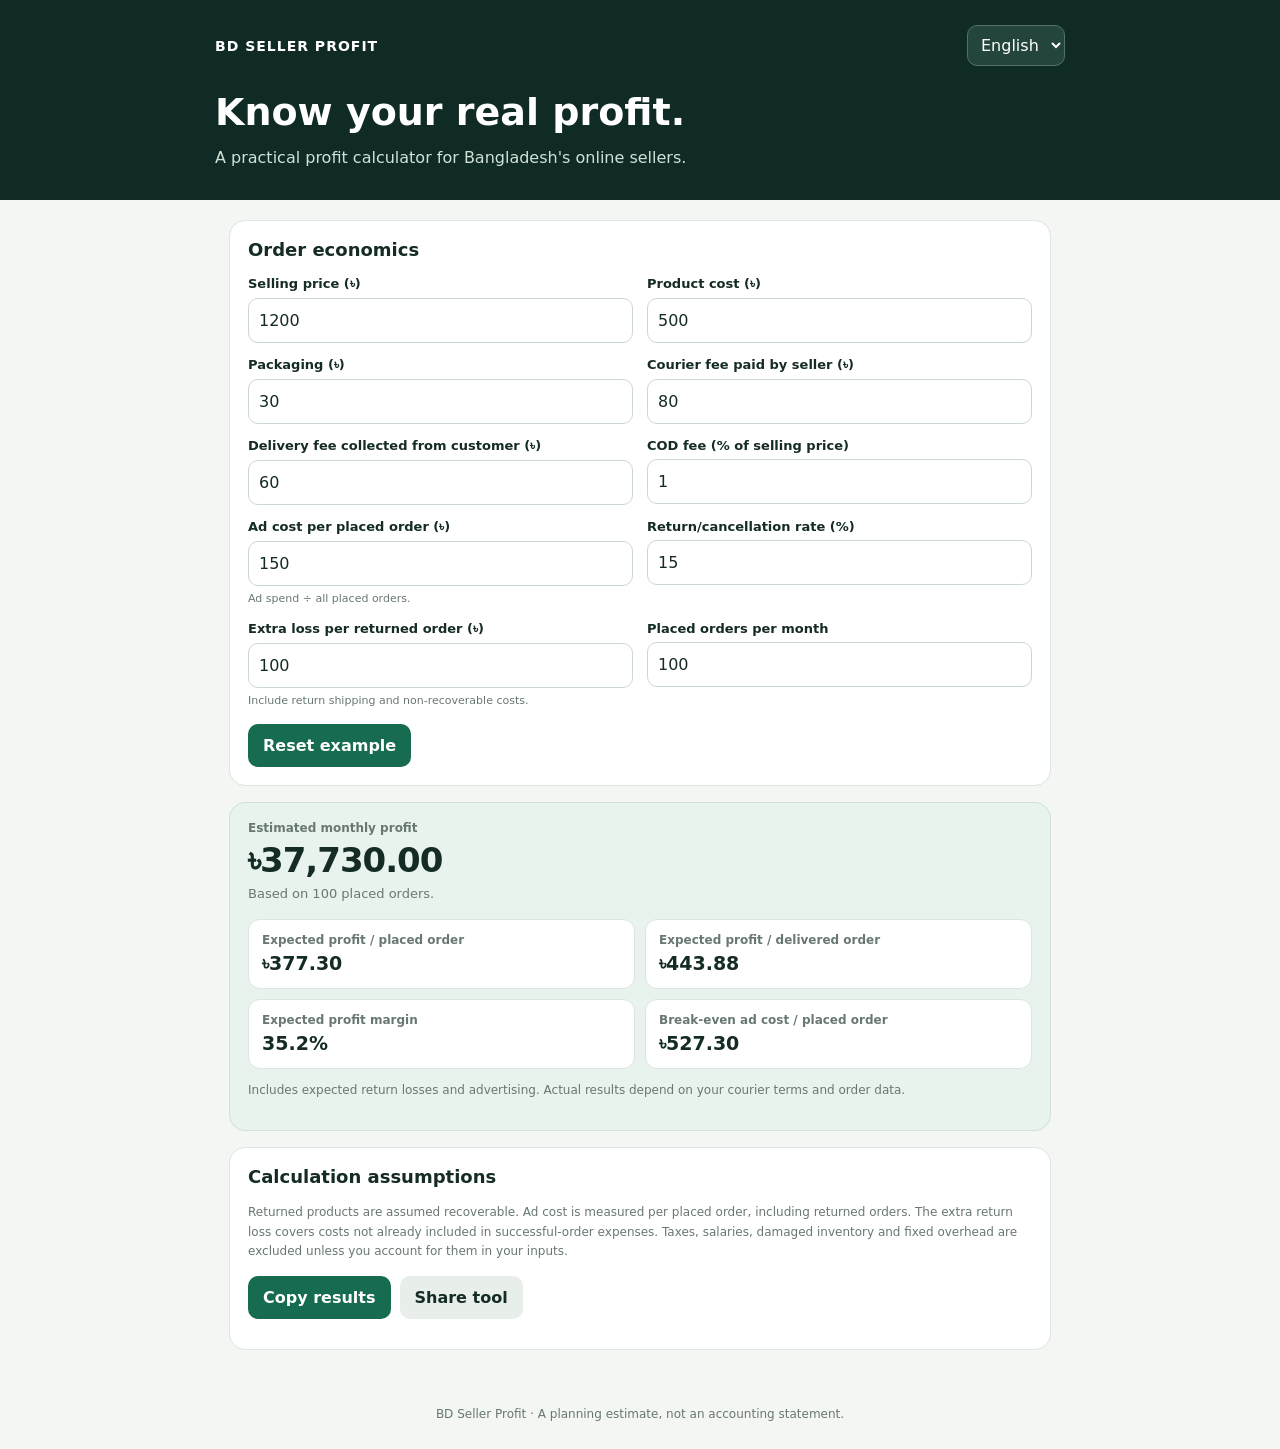
==== index.html @ b7a60a21 "Update  index.html" ====
<!DOCTYPE html>
<html lang="en">
<head>
<meta charset="UTF-8">
<meta name="viewport" content="width=device-width, initial-scale=1">
<meta name="theme-color" content="#102b25">
<title>BD Seller Profit | E-commerce Calculator</title>
<meta name="description" content="Calculate real e-commerce profit in Bangladesh, including COD fees, delivery, advertising and returns.">
<style>
:root {
  --bg:#f3f6f3; --card:#fff; --ink:#152b25;
  --muted:#687870; --green:#176b50; --line:#dce5df;
  --soft:#e7f3ec; --red:#b52c35;
}
* { box-sizing:border-box; }
body {
  margin:0; background:var(--bg); color:var(--ink);
  font-family:system-ui,-apple-system,sans-serif;
}
header {
  background:#102b25; color:white; padding:25px 18px 30px;
}
.wrap { max-width:850px; margin:auto; }
.top { display:flex; justify-content:space-between; gap:12px; align-items:center; }
.brand { font-size:14px; font-weight:800; letter-spacing:1px; }
select,button,input { font:inherit; }
header select {
  background:#24453b; color:white; border:1px solid #547267;
  padding:9px; border-radius:10px;
}
h1 { font-size:clamp(26px,6vw,38px); line-height:1.15; margin:25px 0 10px; }
header p { color:#d0e2d8; line-height:1.6; margin:0; }
main { padding:20px 14px 36px; }
.card {
  background:var(--card); border:1px solid var(--line);
  border-radius:16px; padding:18px; margin-bottom:16px;
}
h2 { font-size:18px; margin:0 0 16px; }
.grid { display:grid; grid-template-columns:1fr 1fr; gap:14px; }
.field { min-width:0; }
label { display:block; font-size:13px; font-weight:650; margin-bottom:6px; }
input {
  width:100%; min-width:0; padding:12px 10px;
  border:1px solid #cbd8d0; border-radius:10px;
  background:#fff; color:var(--ink);
}
input:focus,select:focus { outline:2px solid #70b99a; outline-offset:1px; }
.hint { font-size:11px; color:var(--muted); margin-top:5px; line-height:1.45; }
.results { background:var(--soft); border:1px solid #cce3d5; }
.eyebrow { font-size:12px; color:var(--muted); font-weight:650; }
.big { font-size:34px; font-weight:800; letter-spacing:-1px; margin:5px 0; overflow-wrap:anywhere; }
.sub { font-size:13px; color:var(--muted); }
.metrics { display:grid; grid-template-columns:1fr 1fr; gap:10px; margin-top:18px; }
.metric { background:#fff; border:1px solid var(--line); border-radius:12px; padding:13px; min-width:0; }
.metric strong { display:block; font-size:19px; margin-top:5px; overflow-wrap:anywhere; }
.negative { color:var(--red)!important; }
.positive { color:var(--green)!important; }
.note { font-size:12px; color:var(--muted); line-height:1.6; }
button {
  border:0; border-radius:10px; padding:12px 15px;
  background:var(--green); color:#fff; font-weight:700; cursor:pointer;
}
.actions { display:flex; flex-wrap:wrap; gap:9px; margin-top:15px; }
.secondary { background:#e8eee9; color:var(--ink); }
footer { text-align:center; padding:5px 14px 28px; color:var(--muted); font-size:12px; }
@media(max-width:420px) {
  .grid { gap:11px; }
  .card { padding:14px; }
  .big { font-size:29px; }
  .metric { padding:10px; }
  .metric strong { font-size:17px; }
}
</style>
</head>
<body>
<header>
  <div class="wrap">
    <div class="top">
      <div class="brand">BD SELLER PROFIT</div>
      <select id="language" aria-label="Language">
        <option value="en">English</option>
        <option value="bn">বাংলা</option>
      </select>
    </div>
    <h1 data-i="title">Know your real profit.</h1>
    <p data-i="subtitle">A practical profit calculator for Bangladesh's online sellers.</p>
  </div>
</header>

<main class="wrap">
  <section class="card">
    <h2 data-i="inputs">Order economics</h2>
    <div class="grid">
      <div class="field">
        <label for="price" data-i="price">Selling price (৳)</label>
        <input id="price" type="number" min="0" step="any" value="1200">
      </div>
      <div class="field">
        <label for="cost" data-i="cost">Product cost (৳)</label>
        <input id="cost" type="number" min="0" step="any" value="500">
      </div>
      <div class="field">
        <label for="pack" data-i="pack">Packaging (৳)</label>
        <input id="pack" type="number" min="0" step="any" value="30">
      </div>
      <div class="field">
        <label for="delivery" data-i="delivery">Courier fee paid by seller (৳)</label>
        <input id="delivery" type="number" min="0" step="any" value="80">
      </div>
      <div class="field">
        <label for="shipcharge" data-i="shipcharge">Delivery fee collected from customer (৳)</label>
        <input id="shipcharge" type="number" min="0" step="any" value="60">
      </div>
      <div class="field">
        <label for="cod" data-i="cod">COD fee (% of selling price)</label>
        <input id="cod" type="number" min="0" max="100" step="any" value="1">
      </div>
      <div class="field">
        <label for="ads" data-i="ads">Ad cost per placed order (৳)</label>
        <input id="ads" type="number" min="0" step="any" value="150">
        <div class="hint" data-i="adsHint">Ad spend ÷ all placed orders.</div>
      </div>
      <div class="field">
        <label for="returns" data-i="returns">Return/cancellation rate (%)</label>
        <input id="returns" type="number" min="0" max="100" step="any" value="15">
      </div>
      <div class="field">
        <label for="returncost" data-i="returncost">Extra loss per returned order (৳)</label>
        <input id="returncost" type="number" min="0" step="any" value="100">
        <div class="hint" data-i="returnHint">Include return shipping and non-recoverable costs.</div>
      </div>
      <div class="field">
        <label for="orders" data-i="orders">Placed orders per month</label>
        <input id="orders" type="number" min="0" step="1" value="100">
      </div>
    </div>
    <div class="actions">
      <button id="reset" type="button" data-i="reset">Reset example</button>
    </div>
  </section>

  <section class="card results" aria-live="polite">
    <div class="eyebrow" data-i="monthly">Estimated monthly profit</div>
    <div class="big" id="monthlyProfit">৳37,730</div>
    <div class="sub" id="monthlySub">Based on 100 placed orders.</div>
    <div class="metrics">
      <div class="metric">
        <div class="eyebrow" data-i="perPlaced">Expected profit / placed order</div>
        <strong id="perPlaced">৳377.30</strong>
      </div>
      <div class="metric">
        <div class="eyebrow" data-i="perDelivered">Expected profit / delivered order</div>
        <strong id="perDelivered">৳443.88</strong>
      </div>
      <div class="metric">
        <div class="eyebrow" data-i="margin">Expected profit margin</div>
        <strong id="margin">35.2%</strong>
      </div>
      <div class="metric">
        <div class="eyebrow" data-i="breakEven">Break-even ad cost / placed order</div>
        <strong id="breakEven">৳527.30</strong>
      </div>
    </div>
    <p class="note" id="explanation"></p>
  </section>

  <section class="card">
    <h2 data-i="assumptions">Calculation assumptions</h2>
    <p class="note" data-i="assumptionText">
      Returned products are assumed recoverable. Ad cost is measured per placed
      order, including returned orders. The extra return loss covers costs not
      already included in successful-order expenses. Taxes, salaries, damaged
      inventory and fixed overhead are excluded unless you account for them
      in your inputs.
    </p>
    <div class="actions">
      <button id="copy" type="button" data-i="copy">Copy results</button>
      <button id="share" type="button" class="secondary" data-i="share">Share tool</button>
    </div>
    <p id="message" class="note" role="status"></p>
  </section>
</main>
<footer>BD Seller Profit · <span data-i="footer">A planning estimate, not an accounting statement.</span></footer>

<script>
const $ = id => document.getElementById(id);

const defaults = {
  price:1200, cost:500, pack:30, delivery:80, shipcharge:60,
  cod:1, ads:150, returns:15, returncost:100, orders:100
};

const text = {
en:{
 title:"Know your real profit.",
 subtitle:"A practical profit calculator for Bangladesh's online sellers.",
 inputs:"Order economics", price:"Selling price (৳)", cost:"Product cost (৳)",
 pack:"Packaging (৳)", delivery:"Courier fee paid by seller (৳)",
 shipcharge:"Delivery fee collected from customer (৳)",
 cod:"COD fee (% of selling price)", ads:"Ad cost per placed order (৳)",
 adsHint:"Ad spend ÷ all placed orders.", returns:"Return/cancellation rate (%)",
 returncost:"Extra loss per returned order (৳)",
 returnHint:"Include return shipping and non-recoverable costs.",
 orders:"Placed orders per month", reset:"Reset example",
 monthly:"Estimated monthly profit", perPlaced:"Expected profit / placed order",
 perDelivered:"Expected profit / delivered order", margin:"Expected profit margin",
 breakEven:"Break-even ad cost / placed order", assumptions:"Calculation assumptions",
 assumptionText:"Returned products are assumed recoverable. Ad cost is measured per placed order, including returned orders. Extra return loss covers costs not already included in successful-order expenses. Taxes, salaries, damaged inventory and fixed overhead are excluded unless included in your inputs.",
 copy:"Copy results", share:"Share tool",
 footer:"A planning estimate, not an accounting statement.",
 monthlySub:"Based on {n} placed orders.", invalid:"Please enter valid non-negative values. Rates must not exceed 100%.",
 zero:"No successful deliveries are expected at a 100% return rate.",
 copied:"Results copied.", copyFail:"Could not copy automatically. Please copy the figures manually.",
 shared:"Share this link with a seller.", explanation:"Includes expected return losses and advertising. Actual results depend on your courier terms and order data."
},
bn:{
 title:"আপনার প্রকৃত লাভ জানুন।",
 subtitle:"বাংলাদেশের অনলাইন বিক্রেতাদের জন্য সহজ প্রফিট ক্যালকুলেটর।",
 inputs:"অর্ডারের হিসাব", price:"বিক্রয়মূল্য (৳)", cost:"পণ্যের ক্রয়মূল্য (৳)",
 pack:"প্যাকেজিং খরচ (৳)", delivery:"বিক্রেতার দেওয়া কুরিয়ার খরচ (৳)",
 shipcharge:"ক্রেতার কাছ থেকে নেওয়া ডেলিভারি চার্জ (৳)",
 cod:"COD ফি (বিক্রয়মূল্যের %)", ads:"প্রতি অর্ডারে বিজ্ঞাপন খরচ (৳)",
 adsHint:"মোট বিজ্ঞাপন খরচ ÷ মোট প্লেসড অর্ডার।",
 returns:"রিটার্ন/বাতিলের হার (%)",
 returncost:"প্রতি রিটার্নে অতিরিক্ত ক্ষতি (৳)",
 returnHint:"রিটার্ন ডেলিভারি ও ফেরত না-পাওয়া খরচ যোগ করুন।",
 orders:"প্রতি মাসে প্লেসড অর্ডার", reset:"উদাহরণ রিসেট করুন",
 monthly:"আনুমানিক মাসিক লাভ", perPlaced:"প্রতি প্লেসড অর্ডারে প্রত্যাশিত লাভ",
 perDelivered:"প্রতি ডেলিভারিতে প্রত্যাশিত লাভ", margin:"প্রত্যাশিত লাভের হার",
 breakEven:"প্রতি অর্ডারে সর্বোচ্চ ব্রেক-ইভেন বিজ্ঞাপন খরচ",
 assumptions:"হিসাবের শর্ত", 
 assumptionText:"ধরা হয়েছে রিটার্ন হওয়া পণ্য পুনরায় বিক্রি করা যাবে। বিজ্ঞাপন খরচ সব প্লেসড অর্ডারের হিসাবে ধরা হয়েছে। অতিরিক্ত রিটার্ন ক্ষতিতে সফল অর্ডারের খরচে আগে ধরা হয়নি এমন খরচ অন্তর্ভুক্ত করুন। ইনপুটে যোগ না করলে কর, বেতন, নষ্ট পণ্য ও স্থায়ী খরচ ধরা হয়নি।",
 copy:"হিসাব কপি করুন", share:"টুল শেয়ার করুন",
 footer:"এটি পরিকল্পনার আনুমানিক হিসাব, হিসাবরক্ষণ বিবরণী নয়।",
 monthlySub:"{n}টি প্লেসড অর্ডারের ভিত্তিতে।",
 invalid:"সঠিক শূন্য বা তার বেশি মান দিন। হার ১০০%-এর বেশি হতে পারবে না।",
 zero:"রিটার্নের হার ১০০% হলে সফল ডেলিভারি প্রত্যাশিত নয়।",
 copied:"হিসাব কপি হয়েছে।", copyFail:"স্বয়ংক্রিয় কপি হয়নি। ফলাফল হাতে কপি করুন।",
 shared:"এই লিংকটি বিক্রেতার সঙ্গে শেয়ার করুন।",
 explanation:"রিটার্নের সম্ভাব্য ক্ষতি ও বিজ্ঞাপন খরচ অন্তর্ভুক্ত। প্রকৃত ফল কুরিয়ারের শর্ত ও অর্ডারের তথ্যের ওপর নির্ভর করে।"
}
};

let lang = "en";
const ids = Object.keys(defaults);
const money = n => "৳" + n.toLocaleString(lang==="bn"?"bn-BD":"en-BD",{
  minimumFractionDigits:2,maximumFractionDigits:2
});
function num(id){ return Number($(id).value); }

function calculate(){
  const v = {};
  ids.forEach(id => v[id] = num(id));
  const ratesValid = v.cod <= 100 && v.returns <= 100;
  const valid = ids.every(id => Number.isFinite(v[id]) && v[id]>=0)
    && ratesValid && Number.isInteger(v.orders);
  const msg = $("message");
  msg.textContent = "";
  if(!valid){
    $("monthlyProfit").textContent = "—";
    $("perPlaced").textContent = "—";
    $("perDelivered").textContent = "—";
    $("margin").textContent = "—";
    $("breakEven").textContent = "—";
    msg.textContent = text[lang].invalid;
    return;
  }

  const success = 1 - v.returns/100;
  const codFee = v.price*v.cod/100;
  const revenue = v.price + v.shipcharge;
  const successfulMargin = revenue-v.cost-v.pack-v.delivery-codFee;
  const breakEvenAds = success*successfulMargin
    -(1-success)*v.returncost;
  const perOrder = breakEvenAds-v.ads;
  const perDelivered = success>0 ? perOrder/success : null;
  const monthly = perOrder*v.orders;
  const expectedRevenue = success*revenue;
  const margin = expectedRevenue>0 ? perOrder/expectedRevenue*100 : null;

  $("monthlyProfit").textContent = money(monthly);
  $("perPlaced").textContent = money(perOrder);
  $("perDelivered").textContent = perDelivered===null ? "—" : money(perDelivered);
  $("margin").textContent = margin===null ? "—" :
    margin.toLocaleString(lang==="bn"?"bn-BD":"en-BD",{maximumFractionDigits:1})+"%";
  $("breakEven").textContent = money(breakEvenAds);
  $("monthlySub").textContent = text[lang].monthlySub.replace(
    "{n}",v.orders.toLocaleString(lang==="bn"?"bn-BD":"en-BD")
  );
  $("explanation").textContent = text[lang].explanation;
  ["monthlyProfit","perPlaced","perDelivered","margin","breakEven"].forEach(id=>{
    $(id).classList.toggle("negative",
      $(id).textContent.startsWith("-") || (id==="margin" && margin!==null && margin<0)
    );
  });
  if(success===0) msg.textContent = text[lang].zero;
}

function setLanguage(value){
  lang=value;
  document.documentElement.lang=value==="bn"?"bn":"en";
  document.querySelectorAll("[data-i]").forEach(el=>{
    const key=el.dataset.i;
    if(text[lang][key]) el.textContent=text[lang][key];
  });
  calculate();
}

ids.forEach(id=>$(id).addEventListener("input",calculate));
$("language").addEventListener("change",e=>setLanguage(e.target.value));
$("reset").addEventListener("click",()=>{
  ids.forEach(id=>$(id).value=defaults[id]);
  calculate();
});
$("copy").addEventListener("click",async()=>{
  const result=[
    $("monthlyProfit").textContent,
    $("perPlaced").textContent,
    $("perDelivered").textContent,
    $("margin").textContent,
    $("breakEven").textContent
  ].join("\n");
  try{
    await navigator.clipboard.writeText(result);
    $("message").textContent=text[lang].copied;
  }catch(e){
    $("message").textContent=text[lang].copyFail+"\n"+result;
  }
});
$("share").addEventListener("click",async()=>{
  try{
    if(navigator.share) await navigator.share({title:document.title,url:location.href});
    else {
      await navigator.clipboard.writeText(location.href);
      $("message").textContent=text[lang].copied;
    }
  }catch(e){
    if(e.name!=="AbortError") $("message").textContent=text[lang].shared;
  }
});
calculate();
</script>
</body>
</html>
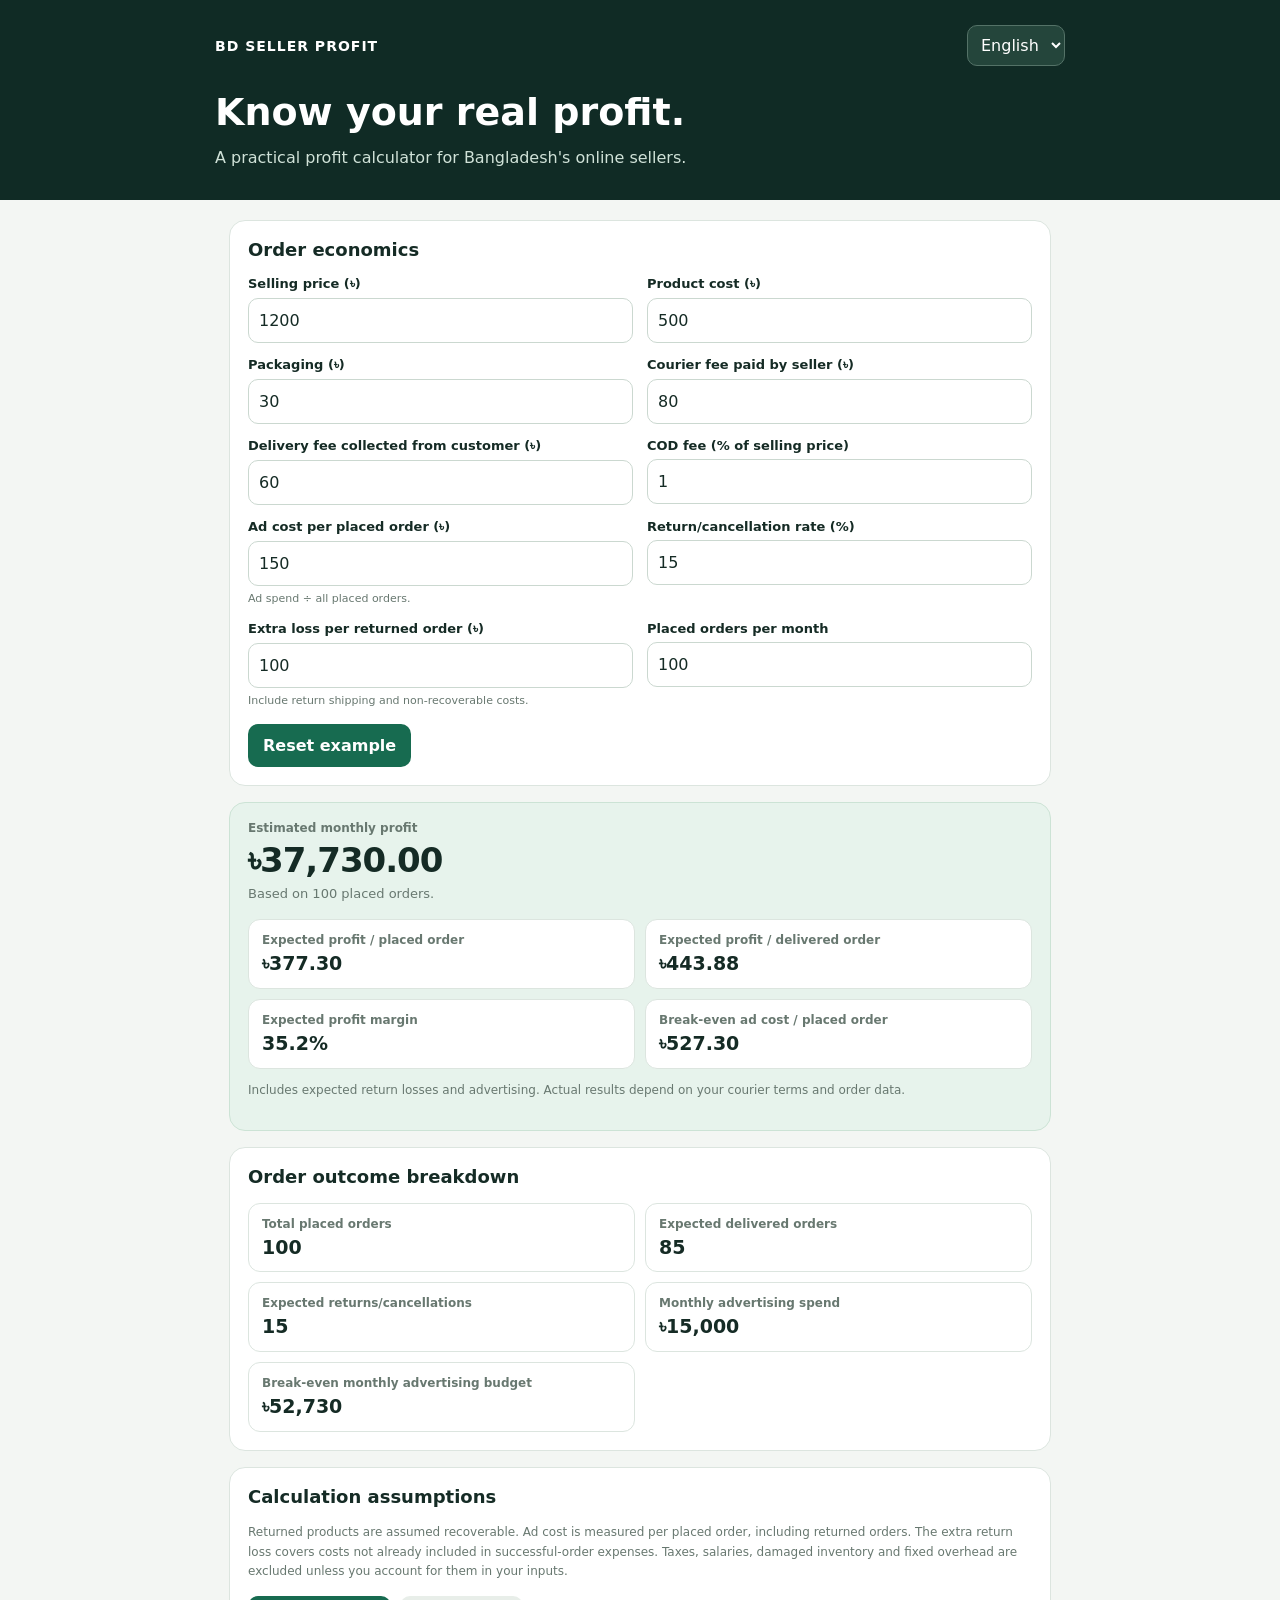
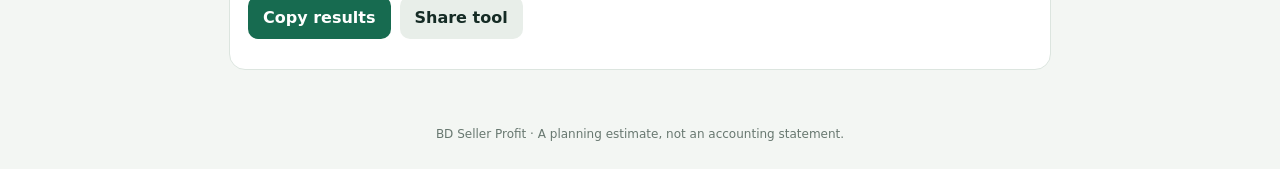
==== commit 3bae0022: "Add order outcome breakdown section (EN/BN)" ====
--- a/index.html
+++ b/index.html
@@ -54,6 +54,7 @@
 .metrics { display:grid; grid-template-columns:1fr 1fr; gap:10px; margin-top:18px; }
 .metric { background:#fff; border:1px solid var(--line); border-radius:12px; padding:13px; min-width:0; }
 .metric strong { display:block; font-size:19px; margin-top:5px; overflow-wrap:anywhere; }
+.outcome { margin-top:0; }
 .negative { color:var(--red)!important; }
 .positive { color:var(--green)!important; }
 .note { font-size:12px; color:var(--muted); line-height:1.6; }
@@ -163,6 +164,32 @@
       </div>
     </div>
     <p class="note" id="explanation"></p>
+  </section>
+
+  <section class="card">
+    <h2 data-i="outcome">Order outcome breakdown</h2>
+    <div class="metrics outcome">
+      <div class="metric">
+        <div class="eyebrow" data-i="placedOrders">Total placed orders</div>
+        <strong id="placedOrders">100</strong>
+      </div>
+      <div class="metric">
+        <div class="eyebrow" data-i="deliveredOrders">Expected delivered orders</div>
+        <strong id="deliveredOrders">85</strong>
+      </div>
+      <div class="metric">
+        <div class="eyebrow" data-i="returnedOrders">Expected returns/cancellations</div>
+        <strong id="returnedOrders">15</strong>
+      </div>
+      <div class="metric">
+        <div class="eyebrow" data-i="adSpend">Monthly advertising spend</div>
+        <strong id="adSpend">৳15,000</strong>
+      </div>
+      <div class="metric">
+        <div class="eyebrow" data-i="breakEvenBudget">Break-even monthly advertising budget</div>
+        <strong id="breakEvenBudget">৳52,730</strong>
+      </div>
+    </div>
   </section>
 
   <section class="card">
@@ -207,6 +234,9 @@
  perDelivered:"Expected profit / delivered order", margin:"Expected profit margin",
  breakEven:"Break-even ad cost / placed order", assumptions:"Calculation assumptions",
  assumptionText:"Returned products are assumed recoverable. Ad cost is measured per placed order, including returned orders. Extra return loss covers costs not already included in successful-order expenses. Taxes, salaries, damaged inventory and fixed overhead are excluded unless included in your inputs.",
+ outcome:"Order outcome breakdown", placedOrders:"Total placed orders",
+ deliveredOrders:"Expected delivered orders", returnedOrders:"Expected returns/cancellations",
+ adSpend:"Monthly advertising spend", breakEvenBudget:"Break-even monthly advertising budget",
  copy:"Copy results", share:"Share tool",
  footer:"A planning estimate, not an accounting statement.",
  monthlySub:"Based on {n} placed orders.", invalid:"Please enter valid non-negative values. Rates must not exceed 100%.",
@@ -231,6 +261,9 @@
  breakEven:"প্রতি অর্ডারে সর্বোচ্চ ব্রেক-ইভেন বিজ্ঞাপন খরচ",
  assumptions:"হিসাবের শর্ত", 
  assumptionText:"ধরা হয়েছে রিটার্ন হওয়া পণ্য পুনরায় বিক্রি করা যাবে। বিজ্ঞাপন খরচ সব প্লেসড অর্ডারের হিসাবে ধরা হয়েছে। অতিরিক্ত রিটার্ন ক্ষতিতে সফল অর্ডারের খরচে আগে ধরা হয়নি এমন খরচ অন্তর্ভুক্ত করুন। ইনপুটে যোগ না করলে কর, বেতন, নষ্ট পণ্য ও স্থায়ী খরচ ধরা হয়নি।",
+ outcome:"অর্ডারের ফলাফলের বিবরণ", placedOrders:"মোট প্লেসড অর্ডার",
+ deliveredOrders:"প্রত্যাশিত ডেলিভারি হওয়া অর্ডার", returnedOrders:"প্রত্যাশিত রিটার্ন/বাতিল",
+ adSpend:"মাসিক বিজ্ঞাপন খরচ", breakEvenBudget:"মাসিক ব্রেক-ইভেন বিজ্ঞাপন বাজেট",
  copy:"হিসাব কপি করুন", share:"টুল শেয়ার করুন",
  footer:"এটি পরিকল্পনার আনুমানিক হিসাব, হিসাবরক্ষণ বিবরণী নয়।",
  monthlySub:"{n}টি প্লেসড অর্ডারের ভিত্তিতে।",
@@ -247,6 +280,10 @@
 const money = n => "৳" + n.toLocaleString(lang==="bn"?"bn-BD":"en-BD",{
   minimumFractionDigits:2,maximumFractionDigits:2
 });
+const loc = () => lang==="bn"?"bn-BD":"en-BD";
+const count = n => n.toLocaleString(loc(),{maximumFractionDigits:1});
+const moneyWhole = n => "৳" + (Math.round(n)||0).toLocaleString(loc(),{maximumFractionDigits:0});
+const outcomeIds = ["placedOrders","deliveredOrders","returnedOrders","adSpend","breakEvenBudget"];
 function num(id){ return Number($(id).value); }
 
 function calculate(){
@@ -263,6 +300,7 @@
     $("perDelivered").textContent = "—";
     $("margin").textContent = "—";
     $("breakEven").textContent = "—";
+    outcomeIds.forEach(id => { $(id).textContent = "—"; $(id).classList.remove("negative"); });
     msg.textContent = text[lang].invalid;
     return;
   }
@@ -294,6 +332,12 @@
       $(id).textContent.startsWith("-") || (id==="margin" && margin!==null && margin<0)
     );
   });
+  $("placedOrders").textContent = count(v.orders);
+  $("deliveredOrders").textContent = count(v.orders*success);
+  $("returnedOrders").textContent = count(v.orders*v.returns/100);
+  $("adSpend").textContent = moneyWhole(v.ads*v.orders);
+  $("breakEvenBudget").textContent = moneyWhole(breakEvenAds*v.orders);
+  $("breakEvenBudget").classList.toggle("negative", breakEvenAds*v.orders < -0.5);
   if(success===0) msg.textContent = text[lang].zero;
 }
 
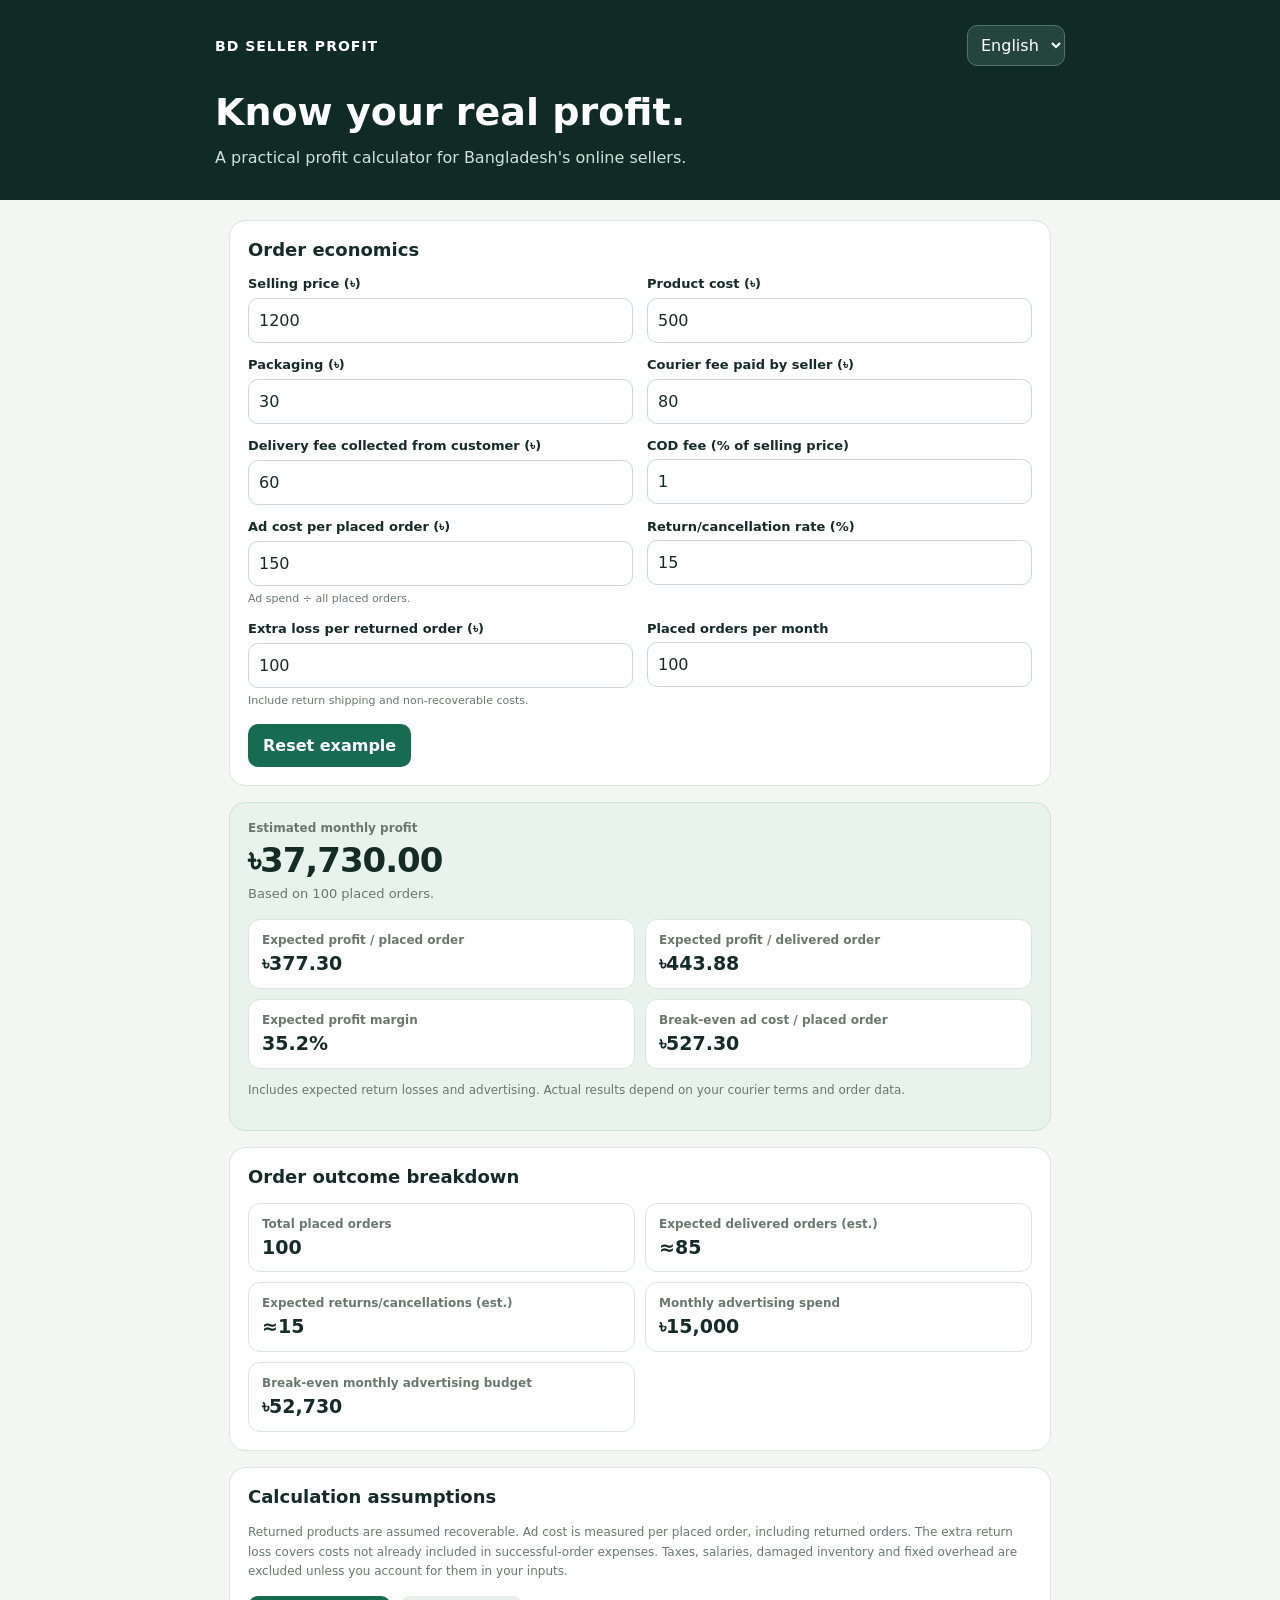
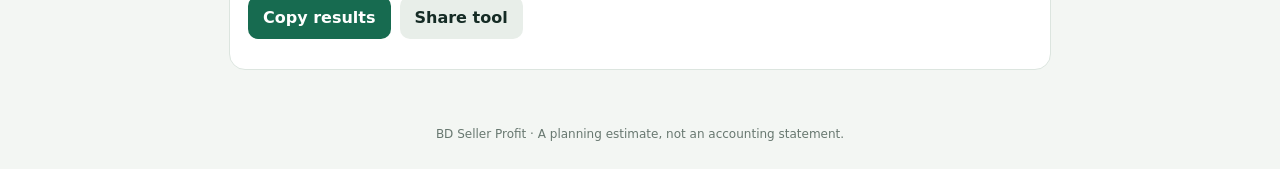
==== commit d60e7582: "Round expected order counts (est.), add breakdown to Copy results" ====
--- a/index.html
+++ b/index.html
@@ -174,12 +174,12 @@
         <strong id="placedOrders">100</strong>
       </div>
       <div class="metric">
-        <div class="eyebrow" data-i="deliveredOrders">Expected delivered orders</div>
-        <strong id="deliveredOrders">85</strong>
-      </div>
-      <div class="metric">
-        <div class="eyebrow" data-i="returnedOrders">Expected returns/cancellations</div>
-        <strong id="returnedOrders">15</strong>
+        <div class="eyebrow" data-i="deliveredOrders">Expected delivered orders (est.)</div>
+        <strong id="deliveredOrders">≈85</strong>
+      </div>
+      <div class="metric">
+        <div class="eyebrow" data-i="returnedOrders">Expected returns/cancellations (est.)</div>
+        <strong id="returnedOrders">≈15</strong>
       </div>
       <div class="metric">
         <div class="eyebrow" data-i="adSpend">Monthly advertising spend</div>
@@ -235,7 +235,7 @@
  breakEven:"Break-even ad cost / placed order", assumptions:"Calculation assumptions",
  assumptionText:"Returned products are assumed recoverable. Ad cost is measured per placed order, including returned orders. Extra return loss covers costs not already included in successful-order expenses. Taxes, salaries, damaged inventory and fixed overhead are excluded unless included in your inputs.",
  outcome:"Order outcome breakdown", placedOrders:"Total placed orders",
- deliveredOrders:"Expected delivered orders", returnedOrders:"Expected returns/cancellations",
+ deliveredOrders:"Expected delivered orders (est.)", returnedOrders:"Expected returns/cancellations (est.)",
  adSpend:"Monthly advertising spend", breakEvenBudget:"Break-even monthly advertising budget",
  copy:"Copy results", share:"Share tool",
  footer:"A planning estimate, not an accounting statement.",
@@ -262,7 +262,7 @@
  assumptions:"হিসাবের শর্ত", 
  assumptionText:"ধরা হয়েছে রিটার্ন হওয়া পণ্য পুনরায় বিক্রি করা যাবে। বিজ্ঞাপন খরচ সব প্লেসড অর্ডারের হিসাবে ধরা হয়েছে। অতিরিক্ত রিটার্ন ক্ষতিতে সফল অর্ডারের খরচে আগে ধরা হয়নি এমন খরচ অন্তর্ভুক্ত করুন। ইনপুটে যোগ না করলে কর, বেতন, নষ্ট পণ্য ও স্থায়ী খরচ ধরা হয়নি।",
  outcome:"অর্ডারের ফলাফলের বিবরণ", placedOrders:"মোট প্লেসড অর্ডার",
- deliveredOrders:"প্রত্যাশিত ডেলিভারি হওয়া অর্ডার", returnedOrders:"প্রত্যাশিত রিটার্ন/বাতিল",
+ deliveredOrders:"আনুমানিক ডেলিভারি হওয়া অর্ডার", returnedOrders:"আনুমানিক রিটার্ন/বাতিল",
  adSpend:"মাসিক বিজ্ঞাপন খরচ", breakEvenBudget:"মাসিক ব্রেক-ইভেন বিজ্ঞাপন বাজেট",
  copy:"হিসাব কপি করুন", share:"টুল শেয়ার করুন",
  footer:"এটি পরিকল্পনার আনুমানিক হিসাব, হিসাবরক্ষণ বিবরণী নয়।",
@@ -333,8 +333,10 @@
     );
   });
   $("placedOrders").textContent = count(v.orders);
-  $("deliveredOrders").textContent = count(v.orders*success);
-  $("returnedOrders").textContent = count(v.orders*v.returns/100);
+  // Display-only rounding; returns derived so delivered + returns = placed orders.
+  const deliveredShown = Math.round(v.orders*success);
+  $("deliveredOrders").textContent = "≈" + count(deliveredShown);
+  $("returnedOrders").textContent = "≈" + count(v.orders - deliveredShown);
   $("adSpend").textContent = moneyWhole(v.ads*v.orders);
   $("breakEvenBudget").textContent = moneyWhole(breakEvenAds*v.orders);
   $("breakEvenBudget").classList.toggle("negative", breakEvenAds*v.orders < -0.5);
@@ -363,7 +365,8 @@
     $("perPlaced").textContent,
     $("perDelivered").textContent,
     $("margin").textContent,
-    $("breakEven").textContent
+    $("breakEven").textContent,
+    ...outcomeIds.map(id => text[lang][id] + ": " + $(id).textContent)
   ].join("\n");
   try{
     await navigator.clipboard.writeText(result);
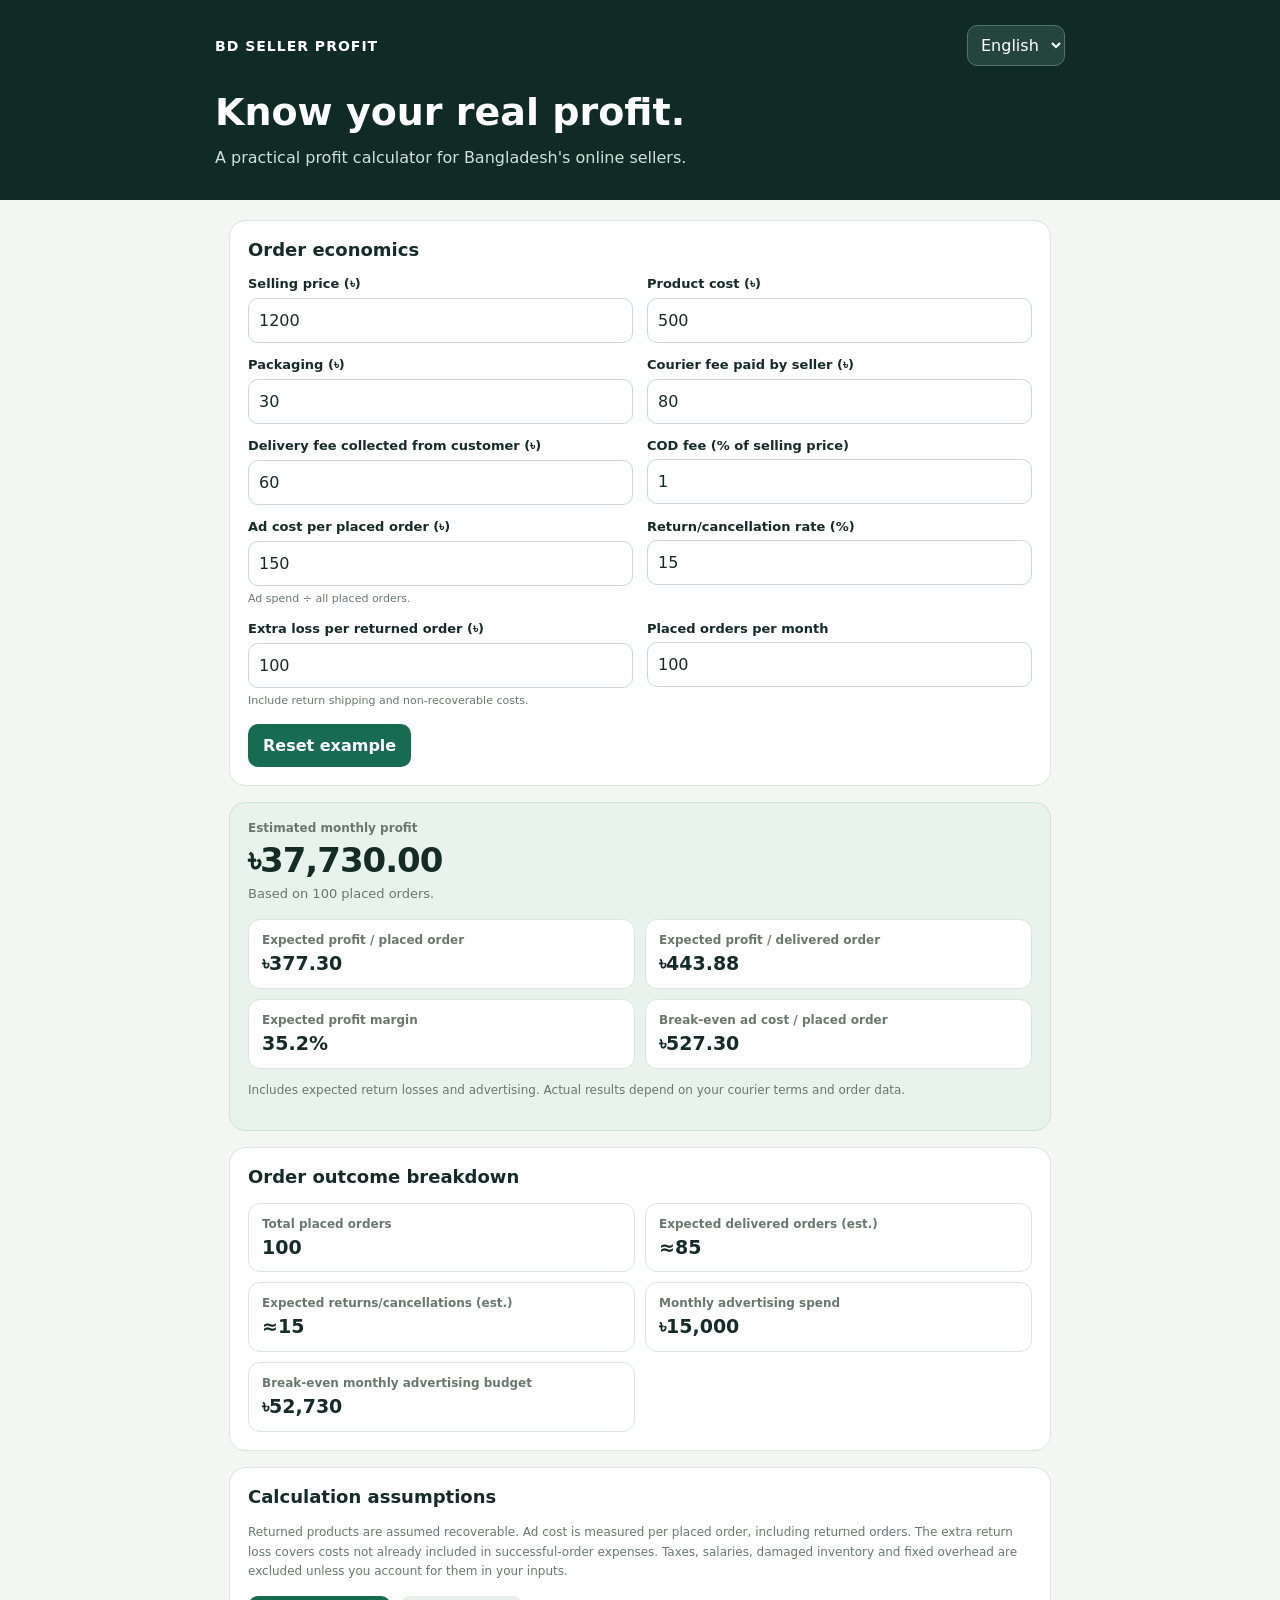
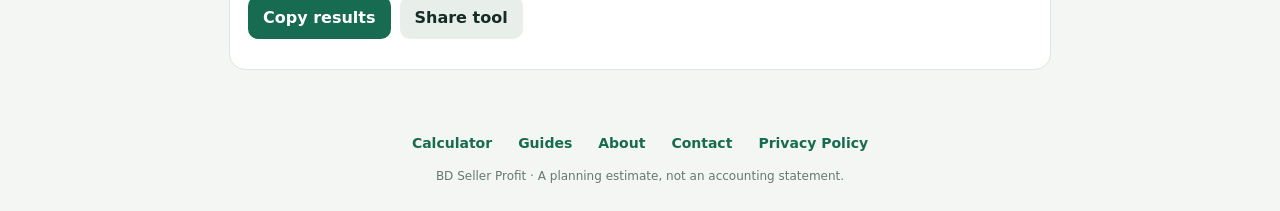
==== commit 181e1595: "Add About, Contact, Privacy, Guides, footer nav, sitemap and robots (no ads/tracking)" ====
--- a/index.html
+++ b/index.html
@@ -7,6 +7,7 @@
 <meta name="theme-color" content="#102b25">
 <title>BD Seller Profit | E-commerce Calculator</title>
 <meta name="description" content="Calculate real e-commerce profit in Bangladesh, including COD fees, delivery, advertising and returns.">
+<link rel="canonical" href="https://bdsellerprofit.xyz/">
 <style>
 :root {
   --bg:#f3f6f3; --card:#fff; --ink:#152b25;
@@ -65,6 +66,10 @@
 .actions { display:flex; flex-wrap:wrap; gap:9px; margin-top:15px; }
 .secondary { background:#e8eee9; color:var(--ink); }
 footer { text-align:center; padding:5px 14px 28px; color:var(--muted); font-size:12px; }
+.footer-nav { display:flex; flex-wrap:wrap; justify-content:center; gap:4px 6px; margin-bottom:10px; }
+.footer-nav a { color:var(--green); font-size:14px; font-weight:600; padding:8px 10px; text-decoration:none; }
+.footer-nav a:hover { text-decoration:underline; }
+.footer-nav a:focus-visible { outline:2px solid #70b99a; outline-offset:2px; }
 @media(max-width:420px) {
   .grid { gap:11px; }
   .card { padding:14px; }
@@ -208,7 +213,11 @@
     <p id="message" class="note" role="status"></p>
   </section>
 </main>
-<footer>BD Seller Profit · <span data-i="footer">A planning estimate, not an accounting statement.</span></footer>
+<footer>
+<nav class="footer-nav" aria-label="Footer">
+  <a href="./" data-i="navHome">Calculator</a><a href="guides/" data-i="navGuides">Guides</a><a href="about.html" data-i="navAbout">About</a><a href="contact.html" data-i="navContact">Contact</a><a href="privacy.html" data-i="navPrivacy">Privacy Policy</a>
+</nav>
+BD Seller Profit · <span data-i="footer">A planning estimate, not an accounting statement.</span></footer>
 
 <script>
 const $ = id => document.getElementById(id);
@@ -239,6 +248,7 @@
  adSpend:"Monthly advertising spend", breakEvenBudget:"Break-even monthly advertising budget",
  copy:"Copy results", share:"Share tool",
  footer:"A planning estimate, not an accounting statement.",
+ navHome:"Calculator", navGuides:"Guides", navAbout:"About", navContact:"Contact", navPrivacy:"Privacy Policy",
  monthlySub:"Based on {n} placed orders.", invalid:"Please enter valid non-negative values. Rates must not exceed 100%.",
  zero:"No successful deliveries are expected at a 100% return rate.",
  copied:"Results copied.", copyFail:"Could not copy automatically. Please copy the figures manually.",
@@ -266,6 +276,7 @@
  adSpend:"মাসিক বিজ্ঞাপন খরচ", breakEvenBudget:"মাসিক ব্রেক-ইভেন বিজ্ঞাপন বাজেট",
  copy:"হিসাব কপি করুন", share:"টুল শেয়ার করুন",
  footer:"এটি পরিকল্পনার আনুমানিক হিসাব, হিসাবরক্ষণ বিবরণী নয়।",
+ navHome:"ক্যালকুলেটর", navGuides:"গাইড", navAbout:"আমাদের সম্পর্কে", navContact:"যোগাযোগ", navPrivacy:"গোপনীয়তা নীতি",
  monthlySub:"{n}টি প্লেসড অর্ডারের ভিত্তিতে।",
  invalid:"সঠিক শূন্য বা তার বেশি মান দিন। হার ১০০%-এর বেশি হতে পারবে না।",
  zero:"রিটার্নের হার ১০০% হলে সফল ডেলিভারি প্রত্যাশিত নয়।",
@@ -387,6 +398,24 @@
   }
 });
 calculate();
+
+// Language via URL only (?lang=bn); keeps footer links in the same language. No storage.
+function syncLangUrl(){
+  const withLang = href => {
+    const u = new URL(href, location.href);
+    if(lang==="bn") u.searchParams.set("lang","bn"); else u.searchParams.delete("lang");
+    return u.href;
+  };
+  document.querySelectorAll(".footer-nav a").forEach(a=>a.setAttribute("href",withLang(a.getAttribute("href"))));
+  const h = withLang(location.href);
+  if(h!==location.href) history.replaceState(null,"",h);
+}
+$("language").addEventListener("change",syncLangUrl);
+if(new URLSearchParams(location.search).get("lang")==="bn"){
+  $("language").value="bn";
+  setLanguage("bn");
+}
+syncLangUrl();
 </script>
 </body>
 </html>
